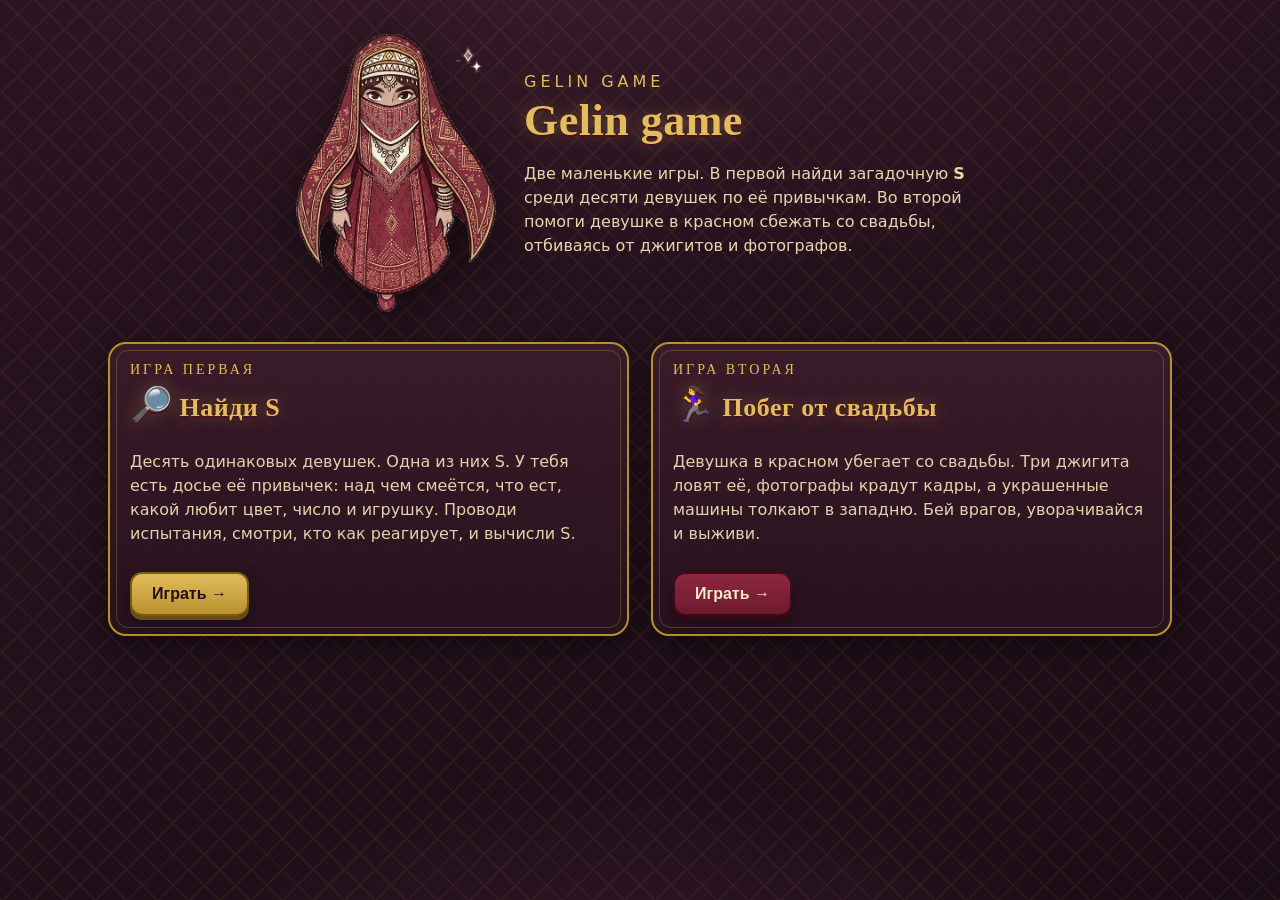
==== index.html @ dc276287 "complete gelin game v1" ====
<!doctype html>
<html lang="ru">
<head>
<meta charset="utf-8">
<meta name="viewport" content="width=device-width,initial-scale=1">
<title>Gelin game</title>
<link rel="stylesheet" href="css/common.css">
<style>
  .hero{display:flex;gap:28px;align-items:center;flex-wrap:wrap;justify-content:center;margin:10px 0 30px}
  .hero img{width:200px;filter:drop-shadow(0 12px 24px rgba(0,0,0,.5))}
  .hero .t{max-width:460px}
  .hero h1{font-size:44px;margin:.1em 0}
  .hero p{color:#e8d6ae;line-height:1.5}
  .cards{display:grid;grid-template-columns:repeat(auto-fit,minmax(300px,1fr));gap:22px}
  .card{display:flex;flex-direction:column;min-height:260px;cursor:pointer;text-decoration:none;color:inherit;transition:transform .12s}
  .card:hover{transform:translateY(-4px)}
  .card .num{font-family:Georgia,serif;font-size:14px;color:var(--gold);letter-spacing:3px}
  .card h2{margin:.2em 0 .4em;font-size:26px}
  .card p{color:#e5d2ab;line-height:1.5;flex:1}
  .card .go{align-self:flex-start;margin-top:10px}
  .emoji{font-size:34px}
</style>
</head>
<body>
<div class="wrap">
  <div class="hero">
    <img src="assets/sprites/girl_portrait.png" alt="Gelin">
    <div class="t">
      <div class="num" style="color:var(--gold);letter-spacing:4px">GELIN GAME</div>
      <h1 class="title-gold">Gelin game</h1>
      <p>Две маленькие игры. В первой найди загадочную <b>S</b> среди десяти девушек по её привычкам. Во второй помоги девушке в красном сбежать со свадьбы, отбиваясь от джигитов и фотографов.</p>
    </div>
  </div>

  <div class="cards">
    <a class="card panel" href="game1.html">
      <div class="num">ИГРА ПЕРВАЯ</div>
      <h2 class="title-gold"><span class="emoji">🔎</span> Найди S</h2>
      <p>Десять одинаковых девушек. Одна из них S. У тебя есть досье её привычек: над чем смеётся, что ест, какой любит цвет, число и игрушку. Проводи испытания, смотри, кто как реагирует, и вычисли S.</p>
      <span class="go btn">Играть →</span>
    </a>

    <a class="card panel" href="game2.html">
      <div class="num">ИГРА ВТОРАЯ</div>
      <h2 class="title-gold"><span class="emoji">🏃‍♀️</span> Побег от свадьбы</h2>
      <p>Девушка в красном убегает со свадьбы. Три джигита ловят её, фотографы крадут кадры, а украшенные машины толкают в западню. Бей врагов, уворачивайся и выживи.</p>
      <span class="go btn red">Играть →</span>
    </a>
  </div>
</div>
</body>
</html>
---- css/common.css ----
/* ===== Общая восточная тема для обеих игр ===== */
:root{
  --maroon:#6e1a2e;
  --maroon-d:#4a0f1f;
  --maroon-l:#8d2740;
  --gold:#e3bd5d;
  --gold-d:#b8902f;
  --cream:#f4e7c6;
  --ink:#20111a;
  --bg0:#2a1420;
  --bg1:#1b0d16;
  --teal:#2aa198;
  --shadow:0 10px 30px rgba(0,0,0,.45);
}
*{box-sizing:border-box}
html,body{margin:0;padding:0;height:100%}
body{
  font-family:"Segoe UI",system-ui,-apple-system,"Noto Sans",sans-serif;
  color:var(--cream);
  background:
    radial-gradient(1200px 600px at 50% -10%,#3a1c2c 0%,transparent 60%),
    radial-gradient(900px 500px at 50% 120%,#3a1c2c 0%,transparent 60%),
    linear-gradient(160deg,var(--bg0),var(--bg1));
  background-attachment:fixed;
  min-height:100%;
}
/* тонкий золотой «орнамент» через повторяющийся градиент */
body::before{
  content:"";position:fixed;inset:0;pointer-events:none;z-index:0;opacity:.06;
  background-image:
    repeating-linear-gradient(45deg,var(--gold) 0 2px,transparent 2px 22px),
    repeating-linear-gradient(-45deg,var(--gold) 0 2px,transparent 2px 22px);
}
.wrap{position:relative;z-index:1;max-width:1100px;margin:0 auto;padding:24px 18px 60px}

h1,h2,h3{font-family:"Georgia","Times New Roman",serif;letter-spacing:.5px}
.title-gold{
  color:var(--gold);
  text-shadow:0 2px 0 var(--maroon-d),0 0 18px rgba(227,189,93,.35);
}
a{color:var(--gold)}

.btn{
  display:inline-flex;align-items:center;gap:8px;cursor:pointer;
  font:600 16px/1 "Segoe UI",sans-serif;
  color:var(--ink);background:linear-gradient(180deg,var(--gold),var(--gold-d));
  border:2px solid #7a5c16;border-radius:12px;padding:12px 20px;
  box-shadow:0 4px 0 #6b4f12,0 8px 18px rgba(0,0,0,.35);
  transition:transform .08s ease,box-shadow .08s ease;
  text-decoration:none;user-select:none;
}
.btn:hover{transform:translateY(-1px)}
.btn:active{transform:translateY(3px);box-shadow:0 1px 0 #6b4f12}
.btn.ghost{
  background:transparent;color:var(--gold);border-color:var(--gold-d);
  box-shadow:none;
}
.btn.red{background:linear-gradient(180deg,var(--maroon-l),var(--maroon));color:var(--cream);border-color:#3d0c18;box-shadow:0 4px 0 #350914,0 8px 18px rgba(0,0,0,.35)}
.btn[disabled]{opacity:.45;cursor:not-allowed;transform:none;box-shadow:none}

.panel{
  background:linear-gradient(180deg,rgba(60,28,42,.92),rgba(40,18,30,.92));
  border:2px solid var(--gold-d);border-radius:18px;padding:18px 20px;
  box-shadow:var(--shadow);position:relative;
}
.panel::after{/* внутренняя золотая рамка */
  content:"";position:absolute;inset:6px;border:1px solid rgba(227,189,93,.25);
  border-radius:12px;pointer-events:none;
}

.topbar{display:flex;align-items:center;justify-content:space-between;gap:12px;margin-bottom:18px}
.topbar .brand{display:flex;align-items:center;gap:12px}
.pill{background:rgba(0,0,0,.3);border:1px solid var(--gold-d);border-radius:999px;padding:6px 14px;font-size:14px}

.hidden{display:none !important}
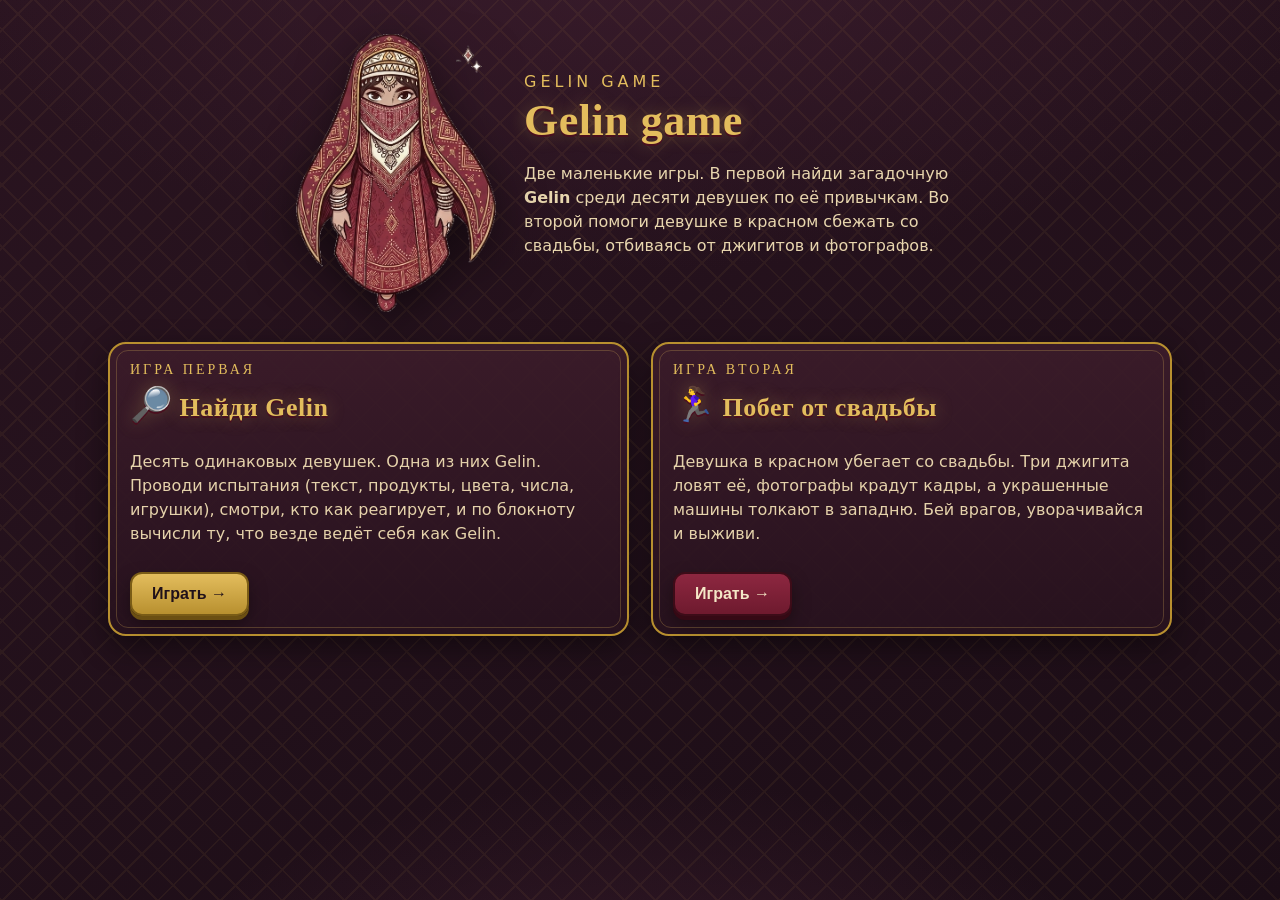
==== commit 3c38b4a4: "update readme and some interface updates" ====
--- a/index.html
+++ b/index.html
@@ -28,15 +28,15 @@
     <div class="t">
       <div class="num" style="color:var(--gold);letter-spacing:4px">GELIN GAME</div>
       <h1 class="title-gold">Gelin game</h1>
-      <p>Две маленькие игры. В первой найди загадочную <b>S</b> среди десяти девушек по её привычкам. Во второй помоги девушке в красном сбежать со свадьбы, отбиваясь от джигитов и фотографов.</p>
+      <p>Две маленькие игры. В первой найди загадочную <b>Gelin</b> среди десяти девушек по её привычкам. Во второй помоги девушке в красном сбежать со свадьбы, отбиваясь от джигитов и фотографов.</p>
     </div>
   </div>
 
   <div class="cards">
     <a class="card panel" href="game1.html">
       <div class="num">ИГРА ПЕРВАЯ</div>
-      <h2 class="title-gold"><span class="emoji">🔎</span> Найди S</h2>
-      <p>Десять одинаковых девушек. Одна из них S. У тебя есть досье её привычек: над чем смеётся, что ест, какой любит цвет, число и игрушку. Проводи испытания, смотри, кто как реагирует, и вычисли S.</p>
+      <h2 class="title-gold"><span class="emoji">🔎</span> Найди Gelin</h2>
+      <p>Десять одинаковых девушек. Одна из них Gelin. Проводи испытания (текст, продукты, цвета, числа, игрушки), смотри, кто как реагирует, и по блокноту вычисли ту, что везде ведёт себя как Gelin.</p>
       <span class="go btn">Играть →</span>
     </a>
 
